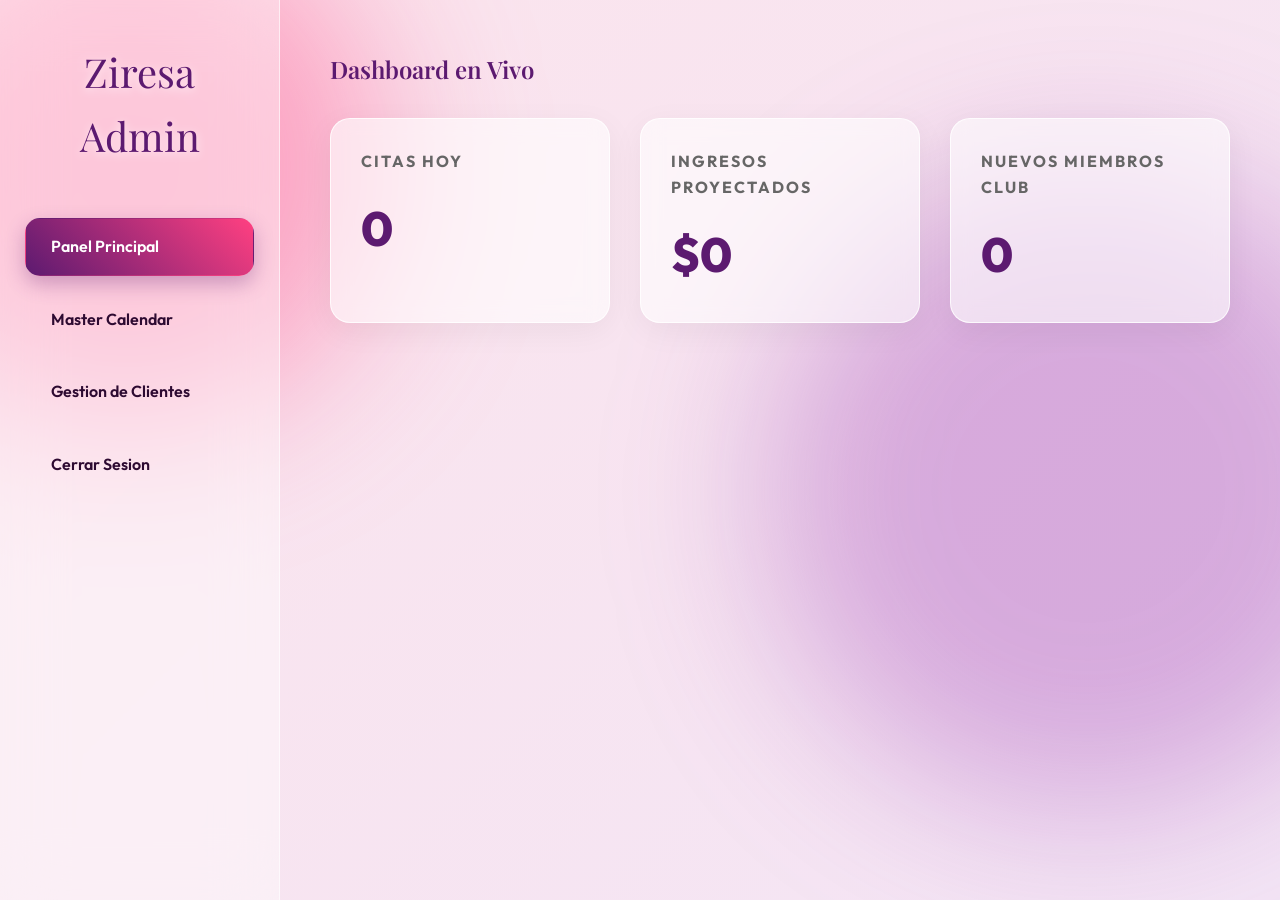
==== admin.html @ 60436981 "repo" ====
<!DOCTYPE html>
<html lang="es">
<head>
  <meta charset="UTF-8">
  <meta name="viewport" content="width=device-width, initial-scale=1.0">
  <title>Ziresa Admin</title>
  <link rel="stylesheet" href="assets/index.css">
  <style>
    .month-calendar { display: grid; grid-template-columns: repeat(7, 1fr); gap: 6px; margin-top: 10px; }
    .month-header { font-weight: 800; text-align: center; color: var(--primary); padding: 10px; background: rgba(255,255,255,0.72); border-radius: 8px; }
    .month-day { background: rgba(255,255,255,0.58); border: 1px solid rgba(92, 26, 112, 0.12); border-radius: 8px; min-height: 86px; padding: 8px; cursor: pointer; transition: var(--transition); display: flex; flex-direction: column; }
    .month-day:hover { background: white; box-shadow: 0 4px 12px rgba(0,0,0,0.06); transform: translateY(-2px); }
    .month-day.empty { background: transparent; border: none; cursor: default; box-shadow: none; transform: none; }
    .day-num { font-weight: 800; margin-bottom: 6px; text-align: right; color: var(--primary); }
    .day-badge { font-size: 0.75rem; background: var(--accent); color: white; padding: 3px 6px; border-radius: 6px; margin-bottom: 2px; text-align: center; }
    .cal-controls { display: flex; justify-content: space-between; align-items: center; gap: 12px; margin-bottom: 20px; }
    .cal-controls h3 { margin: 0; font-size: 1.5rem; text-align: center; }
  </style>
</head>
<body>
  <div class="ambient-orb orb-1"></div>
  <div class="ambient-orb orb-2"></div>
  <div class="hub-layout">
    <aside class="sidebar">
      <div class="sidebar-logo">Ziresa Admin</div>
      <ul class="sidebar-nav">
        <li><a href="#" class="active" onclick="showTab('dashboard', this); loadStats();">Panel Principal</a></li>
        <li><a href="#" onclick="showTab('master-calendar', this); renderCalendar();">Master Calendar</a></li>
        <li><a href="#" onclick="showTab('clientes', this); loadClients();">Gestion de Clientes</a></li>
        <li><a href="#" onclick="logout()">Cerrar Sesion</a></li>
      </ul>
    </aside>

    <main class="main-content">
      <div id="tab-dashboard">
        <h2>Dashboard en Vivo</h2>
        <div class="dash-grid" style="margin-top: 30px;">
          <div class="dash-card">
            <h4>Citas Hoy</h4>
            <div class="value" id="stat-citas">0</div>
          </div>
          <div class="dash-card">
            <h4>Ingresos Proyectados</h4>
            <div class="value" id="stat-ingresos">$0</div>
          </div>
          <div class="dash-card">
            <h4>Nuevos Miembros Club</h4>
            <div class="value" id="stat-clientes">0</div>
          </div>
        </div>
      </div>

      <div id="tab-master-calendar" style="display: none;">
        <h2>Master Calendar</h2>
        <p style="margin-bottom:20px;">Gestiona el calendario anual. Haz clic en un dia para configurar horarios y revisar ocupacion.</p>
        <div class="glass-panel" style="padding:20px;">
          <div class="cal-controls">
            <button class="btn btn-outline" onclick="changeMonth(-1)">Anterior</button>
            <h3 id="current-month-year">Mayo 2026</h3>
            <button class="btn btn-outline" onclick="changeMonth(1)">Siguiente</button>
          </div>
          <div class="month-calendar" id="calendar-grid"></div>
        </div>
      </div>

      <div id="tab-clientes" style="display:none;">
        <h2>Club Ziresa - Clientes</h2>
        <div class="glass-panel" style="margin-top:20px; padding:20px;">
          <p>Lista de clientas y conteo de visitas para fidelizacion.</p>
          <div id="clients-list" class="data-list" style="margin-top:18px;">Cargando clientas...</div>
        </div>
      </div>
    </main>
  </div>

  <div class="modal-overlay" id="day-modal">
    <div class="modal-content glass-panel" style="max-width: 520px; padding: 30px;">
      <button class="modal-close" onclick="closeDayModal()">x</button>
      <h2 id="modal-day-title" style="margin-bottom: 20px;">Configurar Horario</h2>
      <p style="margin-bottom: 10px; font-size:0.95rem;">Escribe los horarios habilitados para este dia separados por coma.</p>
      <div class="form-group">
        <label class="form-label" for="custom-hours">Horarios</label>
        <input type="text" id="custom-hours" class="form-control" placeholder="10:00, 11:00, 12:00, 15:00">
      </div>
      <p style="font-size:0.85rem; color:#666; margin-bottom:20px;">Si lo dejas en blanco, se usara el horario general de apertura.</p>
      <button class="btn btn-primary" style="width:100%;" onclick="saveDaySchedule()">Guardar Horario</button>
    </div>
  </div>

  <script>
    let currentDate = new Date();
    let selectedDateStr = "";
    let monthAppointments = [];

    async function requireAdminSession() {
      const res = await fetch('api/auth/session.php');
      const data = await res.json();
      if(!data.authenticated || !['admin1','admin2'].includes(data.type)) window.location.href = 'index.html#login';
    }

    async function logout() {
      await fetch('api/auth/logout.php', { method: 'POST' });
      window.location.href = 'index.html';
    }

    function showTab(tab, link) {
      ['dashboard', 'master-calendar', 'clientes'].forEach(id => {
        document.getElementById('tab-' + id).style.display = id === tab ? 'block' : 'none';
      });
      document.querySelectorAll('.sidebar-nav a').forEach(el => el.classList.remove('active'));
      if(link) link.classList.add('active');
    }

    const monthNames = ["Enero", "Febrero", "Marzo", "Abril", "Mayo", "Junio", "Julio", "Agosto", "Septiembre", "Octubre", "Noviembre", "Diciembre"];

    async function loadStats() {
      const res = await fetch('api/admin/stats.php');
      if(res.status === 401 || res.status === 403) { window.location.href = 'index.html#login'; return; }
      const data = await res.json();
      if(!data.success) return;
      document.getElementById('stat-citas').textContent = data.appointments_today;
      document.getElementById('stat-ingresos').textContent = '$' + Number(data.projected_income).toLocaleString('es-MX');
      document.getElementById('stat-clientes').textContent = data.new_clients_today;
    }

    async function loadMonthAppointments() {
      const res = await fetch('api/appointments/list.php');
      const data = await res.json();
      monthAppointments = data.appointments || [];
    }

    async function renderCalendar() {
      await loadMonthAppointments();
      const year = currentDate.getFullYear();
      const month = currentDate.getMonth();
      document.getElementById('current-month-year').textContent = `${monthNames[month]} ${year}`;
      const firstDay = new Date(year, month, 1).getDay();
      const daysInMonth = new Date(year, month + 1, 0).getDate();
      const grid = document.getElementById('calendar-grid');
      grid.innerHTML = '<div class="month-header">Dom</div><div class="month-header">Lun</div><div class="month-header">Mar</div><div class="month-header">Mie</div><div class="month-header">Jue</div><div class="month-header">Vie</div><div class="month-header">Sab</div>';
      for(let i = 0; i < firstDay; i++) grid.innerHTML += '<div class="month-day empty"></div>';
      for(let i = 1; i <= daysInMonth; i++) {
        const mStr = (month + 1).toString().padStart(2, '0');
        const dStr = i.toString().padStart(2, '0');
        const dateStr = `${year}-${mStr}-${dStr}`;
        const count = monthAppointments.filter(app => app.date === dateStr && app.status !== 'cancelada').length;
        const badge = count ? `<div class="day-badge">${count} cita${count === 1 ? '' : 's'}</div>` : '';
        grid.innerHTML += `<div class="month-day" onclick="openDayModal('${dateStr}')"><div class="day-num">${i}</div>${badge}</div>`;
      }
    }

    function changeMonth(offset) {
      currentDate.setMonth(currentDate.getMonth() + offset);
      renderCalendar();
    }

    function openDayModal(dateStr) {
      selectedDateStr = dateStr;
      document.getElementById('modal-day-title').textContent = `Horario: ${dateStr}`;
      document.getElementById('custom-hours').value = "";
      document.getElementById('day-modal').classList.add('active');
    }

    function closeDayModal() {
      document.getElementById('day-modal').classList.remove('active');
    }

    async function saveDaySchedule() {
      const hoursStr = document.getElementById('custom-hours').value;
      const hours = hoursStr.split(',').map(s => s.trim()).filter(Boolean);
      try {
        const res = await fetch('api/calendar/save_day.php', {
          method: 'POST',
          headers: {'Content-Type': 'application/json'},
          body: JSON.stringify({ date: selectedDateStr, hours })
        });
        const data = await res.json();
        if(data.success) {
          notify('Horario configurado para el dia ' + selectedDateStr);
          closeDayModal();
          renderCalendar();
        } else {
          notify(data.error || 'No se pudo guardar.');
        }
      } catch (e) {
        notify('Error al guardar.');
      }
    }

    async function loadClients() {
      const box = document.getElementById('clients-list');
      box.textContent = 'Cargando clientas...';
      const res = await fetch('api/clients/list.php');
      const data = await res.json();
      if(!data.success || !data.clients.length) {
        box.innerHTML = '<p class="empty-state">Todavia no hay clientas registradas.</p>';
        return;
      }
      box.innerHTML = data.clients.map(c => `
        <div class="list-row">
          <div><strong>${c.name || 'Clienta'}</strong><span>${c.phone || ''}</span></div>
          <div>${c.visits || 0} visitas - ${c.points || 0} pts</div>
        </div>
      `).join('');
    }

    function notify(message) {
      const toast = document.createElement('div');
      toast.className = 'toast';
      toast.textContent = message;
      document.body.appendChild(toast);
      setTimeout(() => toast.remove(), 3200);
    }

    requireAdminSession().then(loadStats);
  </script>
</body>
</html>
---- assets/index.css ----
@import url('https://fonts.googleapis.com/css2?family=Outfit:wght@300;400;600;800&family=Playfair+Display:ital,wght@0,600;1,600&display=swap');

:root {
  /* Ziresa Color Palette */
  --primary: #5c1a70; /* Deep Purple */
  --primary-light: #8e24aa;
  --secondary: #d1a3d4; /* Lilac */
  --accent: #ff4081; /* Fiusha/Pink */
  --bg-gradient: linear-gradient(135deg, #fce4ec 0%, #f3e5f5 100%);
  --dark-text: #2d0a31;
  --light-text: #ffffff;
  
  /* Deep Glassmorphism */
  --glass-bg: rgba(255, 255, 255, 0.4);
  --glass-border: rgba(255, 255, 255, 0.6);
  --glass-shadow: 0 8px 32px 0 rgba(92, 26, 112, 0.2);
  --glass-blur: blur(20px);
  
  --font-main: 'Outfit', sans-serif;
  --font-serif: 'Playfair Display', serif;
  
  --transition: all 0.5s cubic-bezier(0.25, 0.8, 0.25, 1);
  --radius-sm: 8px;
  --radius-md: 14px;
  --radius-lg: 20px;
  --surface: rgba(255,255,255,0.72);
  --danger: #c62828;
  --success: #1b7f5a;
}

* { margin: 0; padding: 0; box-sizing: border-box; }

body {
  font-family: var(--font-main);
  background: var(--bg-gradient);
  color: var(--dark-text);
  min-height: 100vh;
  line-height: 1.6;
  overflow-x: hidden;
  position: relative;
}

/* Background Ambient Orbs for Glassmorphism pop */
.ambient-orb {
  position: absolute;
  border-radius: 50%;
  filter: blur(80px);
  z-index: -1;
  animation: floatOrb 10s infinite alternate ease-in-out;
}
.orb-1 { top: -10%; left: -10%; width: 40vw; height: 40vw; background: rgba(255, 64, 129, 0.4); }
.orb-2 { bottom: 10%; right: -10%; width: 50vw; height: 50vw; background: rgba(142, 36, 170, 0.3); animation-delay: -5s; }
.orb-3 { top: 40%; left: 30%; width: 30vw; height: 30vw; background: rgba(209, 163, 212, 0.4); animation-duration: 15s; }

@keyframes floatOrb {
  0% { transform: translate(0, 0) scale(1); }
  100% { transform: translate(10%, 10%) scale(1.1); }
}

/* Glassmorphism Utility */
.glass-panel {
  background: var(--glass-bg);
  backdrop-filter: var(--glass-blur);
  -webkit-backdrop-filter: var(--glass-blur);
  border: 1px solid var(--glass-border);
  box-shadow: var(--glass-shadow);
  border-radius: var(--radius-lg);
}

/* Text Effects */
.text-gradient {
  background: linear-gradient(to right, var(--primary), var(--accent));
  -webkit-background-clip: text;
  -webkit-text-fill-color: transparent;
  background-clip: text;
  display: inline-block;
}

.text-glow {
  text-shadow: 0 0 20px rgba(255, 64, 129, 0.5);
}

/* Reveal Animations (Triggered by JS) */
.reveal {
  opacity: 0;
  transform: translateY(40px);
  transition: all 0.8s cubic-bezier(0.5, 0, 0, 1);
}
.reveal.active {
  opacity: 1;
  transform: translateY(0);
}

/* Typography */
h1, h2, h3 { font-family: var(--font-serif); font-weight: 600; color: var(--primary); }
p { color: #555; }

/* Buttons with glow */
.btn {
  display: inline-flex; align-items: center; justify-content: center;
  padding: 14px 32px; border-radius: 40px; font-weight: 800; text-decoration: none;
  cursor: pointer; transition: var(--transition); border: none;
  font-size: 1.1rem; font-family: var(--font-main); letter-spacing: 1px;
  min-height: 44px;
  touch-action: manipulation;
}
.btn:focus-visible, .sidebar-nav a:focus-visible, .modal-close:focus-visible, .day-card:focus-visible, .cal-slot:focus-visible {
  outline: 3px solid rgba(255, 64, 129, 0.45);
  outline-offset: 3px;
}
.btn:disabled {
  opacity: 0.5;
  cursor: not-allowed;
  transform: none;
}
.btn-primary {
  background: linear-gradient(45deg, var(--primary), var(--accent));
  color: var(--light-text);
  box-shadow: 0 10px 20px rgba(255, 64, 129, 0.3);
}
.btn-primary:hover {
  transform: translateY(-5px) scale(1.02);
  box-shadow: 0 15px 30px rgba(255, 64, 129, 0.5);
}
.btn-outline {
  background: var(--glass-bg);
  backdrop-filter: blur(10px);
  color: var(--primary);
  border: 2px solid rgba(255,255,255,0.8);
  box-shadow: 0 8px 20px rgba(0,0,0,0.05);
}
.btn-outline:hover {
  background: white;
  transform: translateY(-3px);
  box-shadow: 0 12px 25px rgba(0,0,0,0.1);
}

/* FAB - Floating Action Button */
.fab-container { position: fixed; bottom: 40px; right: 40px; z-index: 1000; }
.fab-btn {
  background: linear-gradient(45deg, var(--accent), var(--primary-light));
  color: white; border-radius: 50px; padding: 18px 36px;
  font-size: 1.3rem; font-weight: 800;
  box-shadow: 0 10px 30px rgba(255, 64, 129, 0.5);
  animation: fabPulse 2.5s infinite;
  display: flex; align-items: center; gap: 12px;
  border: 1px solid rgba(255,255,255,0.4);
}
@keyframes fabPulse {
  0% { transform: scale(1); box-shadow: 0 0 0 0 rgba(255, 64, 129, 0.8); }
  70% { transform: scale(1.05); box-shadow: 0 0 0 20px rgba(255, 64, 129, 0); }
  100% { transform: scale(1); box-shadow: 0 0 0 0 rgba(255, 64, 129, 0); }
}

/* Modals */
.modal-overlay {
  position: fixed; top: 0; left: 0; right: 0; bottom: 0;
  background: rgba(45, 10, 49, 0.6);
  backdrop-filter: blur(15px);
  z-index: 2000; display: flex; align-items: center; justify-content: center;
  opacity: 0; pointer-events: none; transition: var(--transition);
}
.modal-overlay.active { opacity: 1; pointer-events: all; }
.modal-content {
  width: 90%; max-width: 550px; max-height: 90vh; overflow-y: auto;
  padding: 50px 40px; transform: translateY(50px) scale(0.95);
  transition: var(--transition); position: relative;
  border-top: 1px solid rgba(255,255,255,0.8);
  border-left: 1px solid rgba(255,255,255,0.8);
}
.modal-overlay.active .modal-content { transform: translateY(0) scale(1); }
.modal-close {
  position: absolute; top: 20px; right: 25px; font-size: 1.8rem;
  cursor: pointer; color: var(--primary); background: none; border: none;
  transition: 0.3s;
  min-width: 44px;
  min-height: 44px;
}
.modal-close:hover { transform: rotate(90deg); color: var(--accent); }

/* Inputs */
.form-group { margin-bottom: 25px; }
.form-label { display: block; margin-bottom: 10px; font-weight: 800; color: var(--primary); letter-spacing: 0.5px;}
.form-control {
  width: 100%; padding: 16px 20px; border-radius: 16px;
  border: 1px solid rgba(255, 255, 255, 0.6);
  background: rgba(255,255,255,0.5);
  font-size: 1.05rem; font-family: var(--font-main);
  transition: var(--transition);
  box-shadow: inset 0 2px 5px rgba(0,0,0,0.02);
}
.form-control:focus {
  outline: none; background: white; border-color: var(--accent);
  box-shadow: 0 0 0 5px rgba(255, 64, 129, 0.15);
}

/* Service Selection Cards */
.service-card {
  display: flex; justify-content: space-between; align-items: center;
  width: 100%;
  padding: 20px; border-radius: 16px;
  border: 1px solid rgba(255,255,255,0.8); margin-bottom: 15px;
  cursor: pointer; transition: var(--transition);
  background: rgba(255,255,255,0.6);
  font-family: var(--font-main);
  text-align: left;
}
.service-card:hover { transform: translateY(-3px); background: white; box-shadow: 0 10px 20px rgba(92, 26, 112, 0.1); }
.service-card.selected { 
  border-color: var(--accent); background: white;
  box-shadow: 0 0 0 2px var(--accent), 0 10px 20px rgba(255, 64, 129, 0.15); 
}

/* Layouts & Sidebar (For Hubs) */
.hub-layout { display: flex; min-height: 100vh; position:relative; z-index:10; }
.sidebar {
  width: 280px; background: rgba(255,255,255,0.4); backdrop-filter: blur(30px); 
  border-right: 1px solid rgba(255,255,255,0.6);
  padding: 40px 25px; display: flex; flex-direction: column;
}
.sidebar-logo { font-family: var(--font-serif); font-size: 2.5rem; color: var(--primary); text-align: center; margin-bottom: 50px; text-shadow: 0 2px 10px rgba(255,255,255,0.8); }
.sidebar-nav { list-style: none; flex: 1; }
.sidebar-nav li { margin-bottom: 15px; }
.sidebar-nav a {
  display: block; padding: 15px 25px; color: var(--dark-text); text-decoration: none; font-weight: 600;
  border-radius: 15px; transition: var(--transition); border: 1px solid transparent;
}
.sidebar-nav a:hover { background: rgba(255,255,255,0.8); border-color: rgba(255,255,255,1); transform: translateX(5px); }
.sidebar-nav a.active {
  background: linear-gradient(45deg, var(--primary), var(--accent)); color: white;
  box-shadow: 0 8px 20px rgba(92, 26, 112, 0.3);
}
.main-content { flex: 1; padding: 50px; overflow-y: auto; }

/* Dashboard Cards */
.dash-grid { display: grid; grid-template-columns: repeat(auto-fit, minmax(260px, 1fr)); gap: 30px; }
.dash-card {
  background: rgba(255,255,255,0.6); padding: 30px; border-radius: 20px;
  box-shadow: 0 8px 32px rgba(0,0,0,0.05); border: 1px solid rgba(255,255,255,0.8);
  backdrop-filter: blur(10px); transition: var(--transition);
}
.dash-card:hover { transform: translateY(-5px); background: white; box-shadow: 0 15px 40px rgba(92, 26, 112, 0.1); }
.dash-card h4 { color: #666; font-size: 1rem; text-transform: uppercase; letter-spacing: 2px; }
.dash-card .value { font-size: 3rem; font-weight: 800; color: var(--primary); margin-top: 15px; }

/* Calendar Grid Elements */
.calendar-grid { display: grid; grid-template-columns: repeat(7, 1fr); gap: 10px; margin-top: 20px; }
.cal-slot {
  background: rgba(255,255,255,0.8); border: 1px solid rgba(255,255,255,1);
  border-radius: 12px; padding: 12px 8px; text-align: center; cursor: pointer;
  transition: var(--transition); font-size: 1rem; font-weight:bold; color:var(--primary);
  box-shadow: 0 4px 10px rgba(0,0,0,0.02);
}
.cal-slot:hover { background: var(--secondary); color: white; transform:scale(1.05); }
.cal-slot.selected { background: var(--accent); color: white; border-color: var(--accent); transform:scale(1.05); box-shadow: 0 8px 20px rgba(255, 64, 129, 0.3); }

/* Horizontal Day Picker */
.day-picker { display: flex; overflow-x: auto; gap: 15px; padding: 15px 5px; scrollbar-width: none; }
.day-picker::-webkit-scrollbar { display: none; }
.day-card {
  min-width: 80px; padding: 20px 15px; border-radius: 20px;
  border: 1px solid rgba(255,255,255,0.8); text-align: center; cursor: pointer;
  transition: var(--transition); background: rgba(255,255,255,0.5); backdrop-filter:blur(5px);
}
.day-card.active {
  background: var(--primary); color: white; transform: scale(1.1);
  box-shadow: 0 10px 25px rgba(92, 26, 112, 0.4); border-color:var(--primary);
}

.loyalty-progress-container {
  position: relative;
  height: 18px;
  margin: 30px 12px 12px;
  background: rgba(92, 26, 112, 0.12);
  border-radius: 999px;
}
.loyalty-progress-bar {
  height: 100%;
  background: linear-gradient(45deg, var(--primary), var(--accent));
  border-radius: 999px;
  transition: width 0.5s ease;
}
.loyalty-milestone {
  position: absolute;
  top: 50%;
  width: 22px;
  height: 22px;
  border-radius: 50%;
  background: white;
  border: 3px solid rgba(92, 26, 112, 0.35);
  transform: translate(-50%, -50%);
}
.loyalty-milestone.reached {
  border-color: var(--accent);
  background: var(--accent);
  box-shadow: 0 0 0 5px rgba(255, 64, 129, 0.14);
}
.progress-labels {
  display: flex;
  justify-content: space-between;
  gap: 10px;
  margin-top: 14px;
  font-size: 0.85rem;
  font-weight: 800;
  color: #666;
}
.next-appointment {
  margin-top: 36px;
  background: var(--surface);
  padding: 20px;
  border-radius: var(--radius-md);
  display: flex;
  justify-content: space-between;
  gap: 16px;
  align-items: center;
  box-shadow: 0 4px 15px rgba(0,0,0,0.05);
}
.next-appointment h4 {
  margin-bottom: 5px;
  color: #666;
  text-transform: uppercase;
  font-size: 0.82rem;
  letter-spacing: 1px;
}
.next-appointment p:first-of-type {
  color: var(--primary);
  font-size: 1.15rem;
  font-weight: 800;
}

.data-list {
  display: grid;
  gap: 10px;
}
.list-row {
  display: flex;
  justify-content: space-between;
  gap: 16px;
  align-items: center;
  padding: 14px 16px;
  background: rgba(255,255,255,0.72);
  border: 1px solid rgba(255,255,255,0.9);
  border-radius: var(--radius-md);
}
.list-row span, .agenda-item span {
  display: block;
  color: #666;
  font-size: 0.92rem;
  margin-top: 3px;
}
.empty-state {
  padding: 18px;
  background: rgba(255,255,255,0.62);
  border: 1px dashed rgba(92, 26, 112, 0.25);
  border-radius: var(--radius-md);
  color: #666;
}
.toast {
  position: fixed;
  left: 50%;
  bottom: 28px;
  transform: translateX(-50%);
  z-index: 3000;
  background: var(--dark-text);
  color: white;
  padding: 12px 18px;
  border-radius: 999px;
  box-shadow: 0 12px 28px rgba(45, 10, 49, 0.22);
  font-weight: 800;
}

@media (prefers-reduced-motion: reduce) {
  *, *::before, *::after {
    animation-duration: 0.01ms !important;
    animation-iteration-count: 1 !important;
    scroll-behavior: auto !important;
    transition-duration: 0.01ms !important;
  }
}

@media (max-width: 860px) {
  .hub-layout {
    display: block;
    padding-bottom: 92px;
  }
  .sidebar {
    position: fixed;
    left: 0;
    right: 0;
    bottom: 0;
    width: 100%;
    z-index: 1500;
    padding: 10px;
    border-right: none;
    border-top: 1px solid rgba(255,255,255,0.75);
  }
  .sidebar-logo {
    display: none;
  }
  .sidebar-nav {
    display: grid;
    grid-auto-flow: column;
    grid-auto-columns: 1fr;
    gap: 6px;
  }
  .sidebar-nav li {
    margin: 0;
  }
  .sidebar-nav a {
    padding: 11px 8px;
    min-height: 44px;
    text-align: center;
    font-size: 0.86rem;
    border-radius: var(--radius-sm);
  }
  .main-content {
    padding: 28px 16px;
  }
  .dash-grid {
    grid-template-columns: 1fr;
    gap: 16px;
  }
  .calendar-grid {
    grid-template-columns: repeat(3, 1fr);
  }
  .modal-content {
    width: calc(100% - 24px);
    padding: 32px 20px;
  }
  .fab-container {
    right: 16px;
    bottom: 18px;
  }
  .fab-btn {
    padding: 14px 18px;
    font-size: 1rem;
  }
  .next-appointment, .list-row {
    align-items: flex-start;
    flex-direction: column;
  }
  .progress-labels {
    font-size: 0.74rem;
  }
  .month-calendar {
    grid-template-columns: repeat(7, minmax(38px, 1fr));
    gap: 4px;
  }
  .month-header {
    padding: 6px 2px;
    font-size: 0.75rem;
  }
  .month-day {
    min-height: 62px;
    padding: 5px;
  }
}
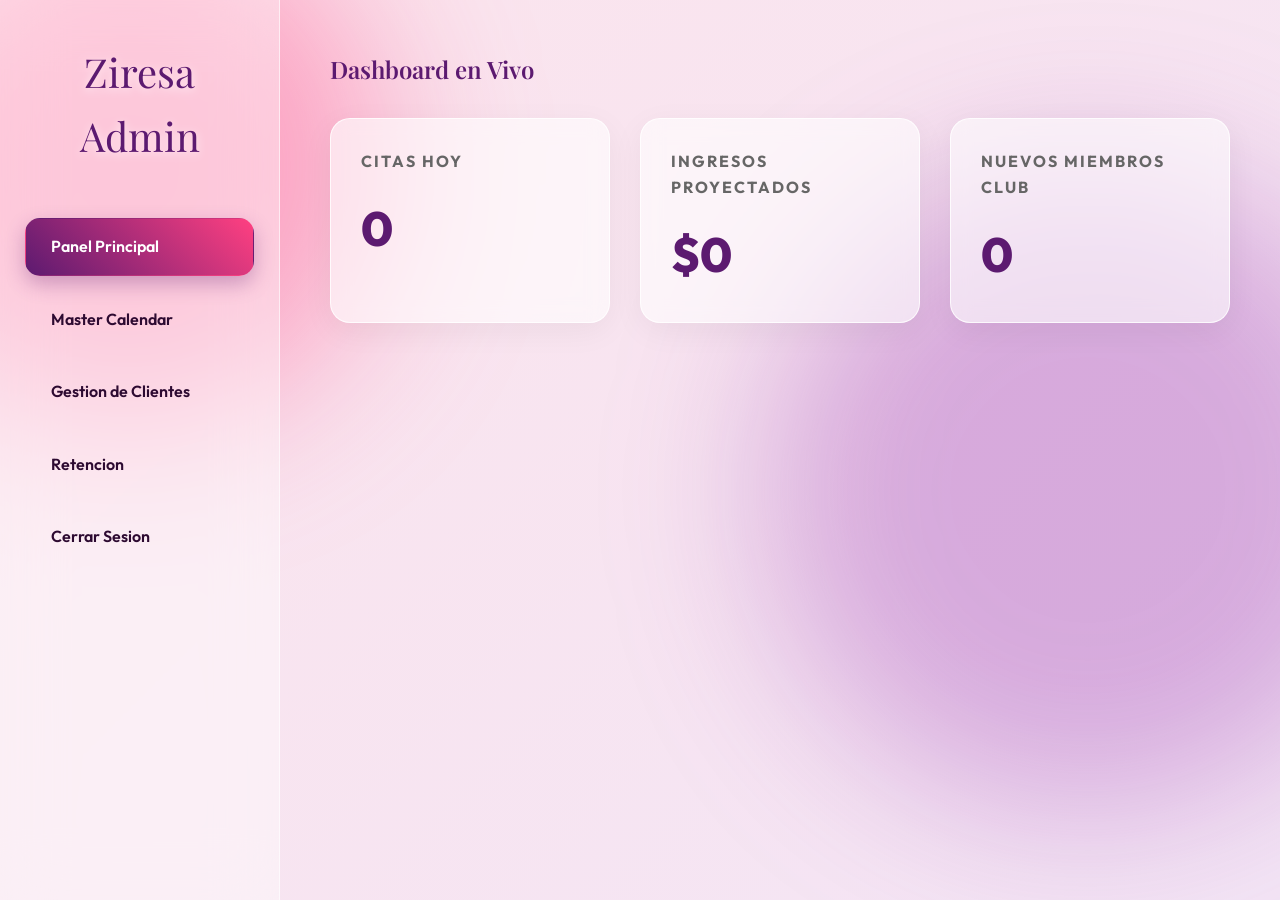
==== commit 6bcb72fa: "Cambios fuertes" ====
--- a/admin.html
+++ b/admin.html
@@ -27,6 +27,7 @@
         <li><a href="#" class="active" onclick="showTab('dashboard', this); loadStats();">Panel Principal</a></li>
         <li><a href="#" onclick="showTab('master-calendar', this); renderCalendar();">Master Calendar</a></li>
         <li><a href="#" onclick="showTab('clientes', this); loadClients();">Gestion de Clientes</a></li>
+        <li><a href="#" onclick="showTab('insights', this); loadInsights();">Retencion</a></li>
         <li><a href="#" onclick="logout()">Cerrar Sesion</a></li>
       </ul>
     </aside>
@@ -70,6 +71,28 @@
           <div id="clients-list" class="data-list" style="margin-top:18px;">Cargando clientas...</div>
         </div>
       </div>
+
+      <div id="tab-insights" style="display:none;">
+        <h2>Retencion Inteligente</h2>
+        <p style="margin-top:10px;">Clientas que ya estan listas para retoque, reactivacion o seguimiento personalizado.</p>
+        <div class="dash-grid" style="margin-top: 24px;">
+          <div class="dash-card">
+            <h4>Dormidas</h4>
+            <div class="value" id="ins-dormidas">0</div>
+          </div>
+          <div class="dash-card">
+            <h4>Listas para retoque</h4>
+            <div class="value" id="ins-retoque">0</div>
+          </div>
+          <div class="dash-card">
+            <h4>En ritmo</h4>
+            <div class="value" id="ins-ritmo">0</div>
+          </div>
+        </div>
+        <div class="glass-panel" style="margin-top:20px; padding:20px;">
+          <div id="insights-list" class="data-list">Cargando oportunidades...</div>
+        </div>
+      </div>
     </main>
   </div>
 
@@ -104,7 +127,7 @@
     }
 
     function showTab(tab, link) {
-      ['dashboard', 'master-calendar', 'clientes'].forEach(id => {
+      ['dashboard', 'master-calendar', 'clientes', 'insights'].forEach(id => {
         document.getElementById('tab-' + id).style.display = id === tab ? 'block' : 'none';
       });
       document.querySelectorAll('.sidebar-nav a').forEach(el => el.classList.remove('active'));
@@ -204,6 +227,35 @@
       `).join('');
     }
 
+    async function loadInsights() {
+      const box = document.getElementById('insights-list');
+      box.textContent = 'Cargando oportunidades...';
+      const res = await fetch('api/admin/insights.php');
+      const data = await res.json();
+      if(!data.success) {
+        box.innerHTML = '<p class="empty-state">No se pudo cargar la inteligencia de retencion.</p>';
+        return;
+      }
+      document.getElementById('ins-dormidas').textContent = data.summary.dormidas;
+      document.getElementById('ins-retoque').textContent = data.summary.listas_para_retoque;
+      document.getElementById('ins-ritmo').textContent = data.summary.en_ritmo;
+      if(!data.insights.length) {
+        box.innerHTML = '<p class="empty-state">Aun no hay historial suficiente para detectar oportunidades.</p>';
+        return;
+      }
+      box.innerHTML = data.insights.map(item => {
+        const wa = item.phone ? `https://wa.me/52${item.phone.replace(/^52/, '')}?text=${encodeURIComponent(item.message)}` : '#';
+        return `<div class="list-row">
+          <div>
+            <strong>${item.name}</strong>
+            <span>${item.status.replaceAll('_', ' ')} · ultima visita ${item.last_date || 'sin fecha'} · ${item.last_service || 'servicio'}</span>
+            <span>${item.message}</span>
+          </div>
+          <a class="btn btn-outline" href="${wa}" target="_blank" rel="noopener">WhatsApp</a>
+        </div>`;
+      }).join('');
+    }
+
     function notify(message) {
       const toast = document.createElement('div');
       toast.className = 'toast';
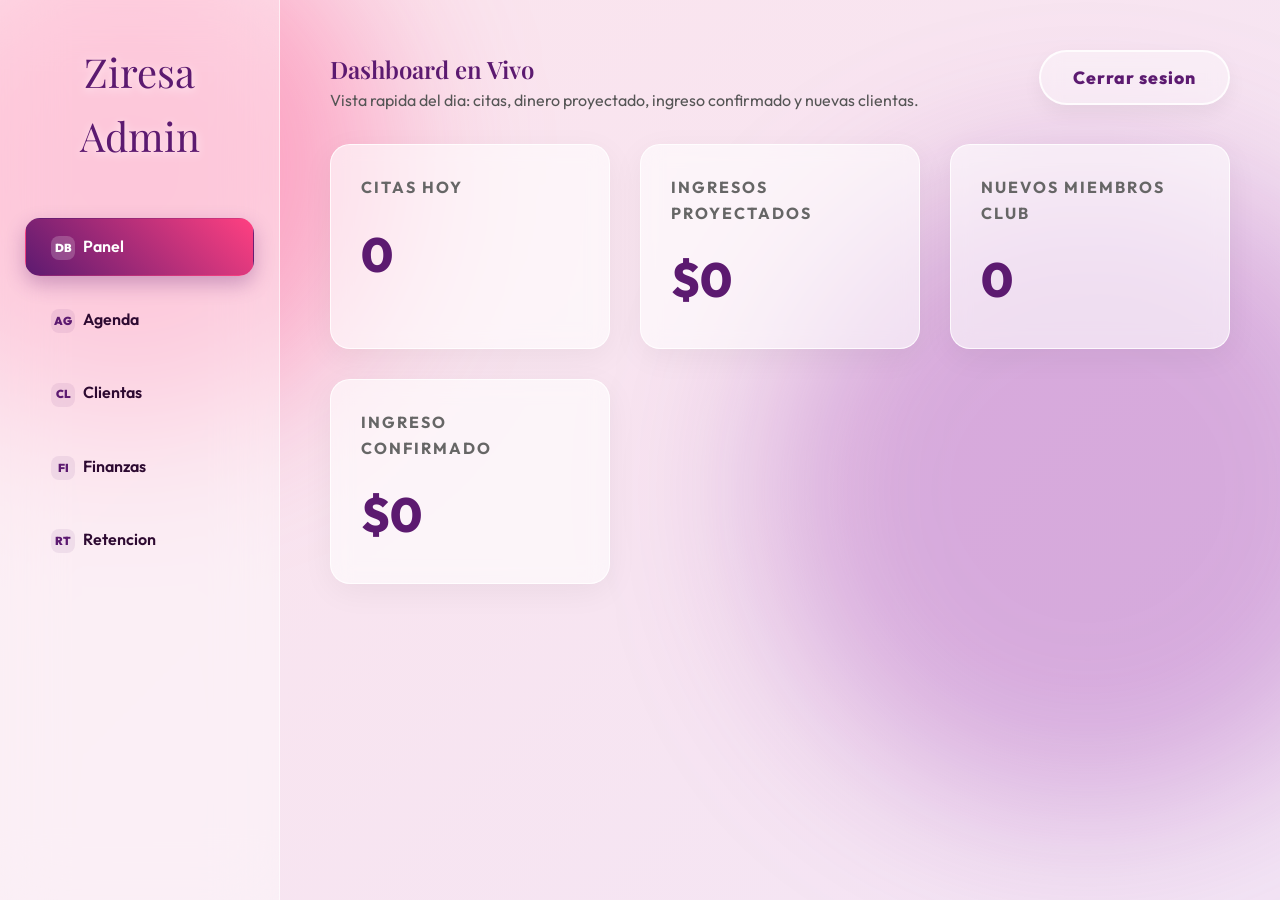
==== commit b31f1370: "update 226" ====
--- a/admin.html
+++ b/admin.html
@@ -24,17 +24,23 @@
     <aside class="sidebar">
       <div class="sidebar-logo">Ziresa Admin</div>
       <ul class="sidebar-nav">
-        <li><a href="#" class="active" onclick="showTab('dashboard', this); loadStats();">Panel Principal</a></li>
-        <li><a href="#" onclick="showTab('master-calendar', this); renderCalendar();">Master Calendar</a></li>
-        <li><a href="#" onclick="showTab('clientes', this); loadClients();">Gestion de Clientes</a></li>
-        <li><a href="#" onclick="showTab('insights', this); loadInsights();">Retencion</a></li>
-        <li><a href="#" onclick="logout()">Cerrar Sesion</a></li>
+        <li><a href="#" class="active" onclick="showTab('dashboard', this); loadStats();"><span class="nav-icon">DB</span>Panel</a></li>
+        <li><a href="#" onclick="showTab('master-calendar', this); renderCalendar();"><span class="nav-icon">AG</span>Agenda</a></li>
+        <li><a href="#" onclick="showTab('clientes', this); loadClients();"><span class="nav-icon">CL</span>Clientas</a></li>
+        <li><a href="#" onclick="showTab('finance', this); loadFinance();"><span class="nav-icon">FI</span>Finanzas</a></li>
+        <li><a href="#" onclick="showTab('insights', this); loadInsights();"><span class="nav-icon">RT</span>Retencion</a></li>
       </ul>
     </aside>
 
     <main class="main-content">
       <div id="tab-dashboard">
-        <h2>Dashboard en Vivo</h2>
+        <div class="admin-section-head">
+          <div>
+            <h2>Dashboard en Vivo</h2>
+            <p>Vista rapida del dia: citas, dinero proyectado, ingreso confirmado y nuevas clientas.</p>
+          </div>
+          <button class="btn btn-outline" onclick="logout()">Cerrar sesion</button>
+        </div>
         <div class="dash-grid" style="margin-top: 30px;">
           <div class="dash-card">
             <h4>Citas Hoy</h4>
@@ -47,6 +53,10 @@
           <div class="dash-card">
             <h4>Nuevos Miembros Club</h4>
             <div class="value" id="stat-clientes">0</div>
+          </div>
+          <div class="dash-card">
+            <h4>Ingreso Confirmado</h4>
+            <div class="value" id="stat-confirmado">$0</div>
           </div>
         </div>
       </div>
@@ -72,6 +82,64 @@
         </div>
       </div>
 
+      <div id="tab-finance" style="display:none;">
+        <div class="admin-section-head">
+          <div>
+            <h2>Panel Financiero</h2>
+            <p>Inspirado en N&oacute;madas: las citas proyectan, pero solo los pagos registrados cuentan como ingreso confirmado.</p>
+          </div>
+          <button class="btn btn-primary" onclick="loadFinance()">Actualizar</button>
+        </div>
+        <div class="dash-grid">
+          <div class="dash-card">
+            <h4>Ingresos Confirmados</h4>
+            <div class="value" id="fin-income">$0</div>
+          </div>
+          <div class="dash-card">
+            <h4>Egresos</h4>
+            <div class="value" id="fin-expenses">$0</div>
+          </div>
+          <div class="dash-card">
+            <h4>Utilidad</h4>
+            <div class="value" id="fin-profit">$0</div>
+          </div>
+        </div>
+        <div class="glass-panel" style="margin-top:22px; padding:22px;">
+          <h3 style="margin-bottom:14px;">Registrar movimiento</h3>
+          <form id="finance-form" class="finance-form">
+            <div class="form-group">
+              <label class="form-label" for="fin-type">Tipo</label>
+              <select id="fin-type" class="form-control">
+                <option value="ingreso">Ingreso confirmado</option>
+                <option value="egreso">Egreso</option>
+                <option value="propina">Propina</option>
+              </select>
+            </div>
+            <div class="form-group">
+              <label class="form-label" for="fin-method">Metodo</label>
+              <select id="fin-method" class="form-control">
+                <option value="efectivo">Efectivo</option>
+                <option value="tarjeta">Tarjeta</option>
+                <option value="transferencia">Transferencia</option>
+              </select>
+            </div>
+            <div class="form-group">
+              <label class="form-label" for="fin-amount">Monto</label>
+              <input id="fin-amount" class="form-control" type="number" min="1" step="1" placeholder="500">
+            </div>
+            <div class="form-group" style="grid-column:1/-1;">
+              <label class="form-label" for="fin-description">Descripcion</label>
+              <input id="fin-description" class="form-control" type="text" placeholder="Ej. Gelish pagado, renta, insumos, propina">
+            </div>
+            <button class="btn btn-primary" type="submit" style="grid-column:1/-1;">Guardar movimiento</button>
+          </form>
+        </div>
+        <div class="glass-panel" style="margin-top:22px; padding:22px;">
+          <h3>Ultimos movimientos</h3>
+          <div id="finance-list" class="finance-list">Cargando movimientos...</div>
+        </div>
+      </div>
+
       <div id="tab-insights" style="display:none;">
         <h2>Retencion Inteligente</h2>
         <p style="margin-top:10px;">Clientas que ya estan listas para retoque, reactivacion o seguimiento personalizado.</p>
@@ -127,8 +195,17 @@
     }
 
     function showTab(tab, link) {
-      ['dashboard', 'master-calendar', 'clientes', 'insights'].forEach(id => {
-        document.getElementById('tab-' + id).style.display = id === tab ? 'block' : 'none';
+      /* ANTIGRAVITY UPGRADE: Tab fade-in animation */
+      ['dashboard', 'master-calendar', 'clientes', 'finance', 'insights'].forEach(id => {
+        const el = document.getElementById('tab-' + id);
+        if (id === tab) {
+          el.style.display = 'block';
+          el.classList.remove('tab-panel-active');
+          void el.offsetWidth;
+          el.classList.add('tab-panel-active');
+        } else {
+          el.style.display = 'none';
+        }
       });
       document.querySelectorAll('.sidebar-nav a').forEach(el => el.classList.remove('active'));
       if(link) link.classList.add('active');
@@ -136,14 +213,36 @@
 
     const monthNames = ["Enero", "Febrero", "Marzo", "Abril", "Mayo", "Junio", "Julio", "Agosto", "Septiembre", "Octubre", "Noviembre", "Diciembre"];
 
+    /* ANTIGRAVITY UPGRADE: CountUp animation */
+    function countUp(el, target, prefix = '', suffix = '', duration = 900) {
+      el.classList.remove('value-pop');
+      void el.offsetWidth;
+      el.classList.add('value-pop');
+      const start = performance.now();
+      function update(now) {
+        const p = Math.min((now - start) / duration, 1);
+        const eased = 1 - Math.pow(1 - p, 3);
+        el.textContent = prefix + Math.floor(eased * target).toLocaleString('es-MX') + suffix;
+        if (p < 1) requestAnimationFrame(update);
+        else el.textContent = prefix + Number(target).toLocaleString('es-MX') + suffix;
+      }
+      requestAnimationFrame(update);
+    }
+
     async function loadStats() {
+      /* ANTIGRAVITY UPGRADE: Skeleton while loading */
+      ['stat-citas','stat-ingresos','stat-clientes','stat-confirmado'].forEach(id => {
+        const el = document.getElementById(id);
+        el.innerHTML = '<div class="skeleton-block" style="width:60px;height:36px;border-radius:8px;"></div>';
+      });
       const res = await fetch('api/admin/stats.php');
       if(res.status === 401 || res.status === 403) { window.location.href = 'index.html#login'; return; }
       const data = await res.json();
       if(!data.success) return;
-      document.getElementById('stat-citas').textContent = data.appointments_today;
-      document.getElementById('stat-ingresos').textContent = '$' + Number(data.projected_income).toLocaleString('es-MX');
-      document.getElementById('stat-clientes').textContent = data.new_clients_today;
+      setTimeout(() => countUp(document.getElementById('stat-citas'), data.appointments_today), 100);
+      setTimeout(() => countUp(document.getElementById('stat-ingresos'), data.projected_income, '$'), 200);
+      setTimeout(() => countUp(document.getElementById('stat-clientes'), data.new_clients_today), 300);
+      setTimeout(() => countUp(document.getElementById('stat-confirmado'), data.income_today || 0, '$'), 400);
     }
 
     async function loadMonthAppointments() {
@@ -212,7 +311,12 @@
 
     async function loadClients() {
       const box = document.getElementById('clients-list');
-      box.textContent = 'Cargando clientas...';
+      /* ANTIGRAVITY UPGRADE: Skeleton loader */
+      box.innerHTML = [1,2,3].map(() =>
+        `<div class="skeleton-card">
+          <div class="skeleton-block skeleton-line w-70"></div>
+          <div class="skeleton-block skeleton-line w-40"></div>
+        </div>`).join('');
       const res = await fetch('api/clients/list.php');
       const data = await res.json();
       if(!data.success || !data.clients.length) {
@@ -229,16 +333,22 @@
 
     async function loadInsights() {
       const box = document.getElementById('insights-list');
-      box.textContent = 'Cargando oportunidades...';
+      /* ANTIGRAVITY UPGRADE: Skeleton loader */
+      box.innerHTML = [1,2,3].map(() =>
+        `<div class="skeleton-card">
+          <div class="skeleton-block skeleton-line w-full"></div>
+          <div class="skeleton-block skeleton-line w-70"></div>
+          <div class="skeleton-block skeleton-line w-40"></div>
+        </div>`).join('');
       const res = await fetch('api/admin/insights.php');
       const data = await res.json();
       if(!data.success) {
         box.innerHTML = '<p class="empty-state">No se pudo cargar la inteligencia de retencion.</p>';
         return;
       }
-      document.getElementById('ins-dormidas').textContent = data.summary.dormidas;
-      document.getElementById('ins-retoque').textContent = data.summary.listas_para_retoque;
-      document.getElementById('ins-ritmo').textContent = data.summary.en_ritmo;
+      setTimeout(() => countUp(document.getElementById('ins-dormidas'),  data.summary.dormidas), 100);
+      setTimeout(() => countUp(document.getElementById('ins-retoque'), data.summary.listas_para_retoque), 200);
+      setTimeout(() => countUp(document.getElementById('ins-ritmo'),   data.summary.en_ritmo), 300);
       if(!data.insights.length) {
         box.innerHTML = '<p class="empty-state">Aun no hay historial suficiente para detectar oportunidades.</p>';
         return;
@@ -256,12 +366,79 @@
       }).join('');
     }
 
-    function notify(message) {
+    async function loadFinance() {
+      const list = document.getElementById('finance-list');
+      list.innerHTML = [1,2,3].map(() =>
+        `<div class="skeleton-card">
+          <div class="skeleton-block skeleton-line w-70"></div>
+          <div class="skeleton-block skeleton-line w-40"></div>
+        </div>`).join('');
+      try {
+        const res = await fetch('api/finances/list.php');
+        if(res.status === 401 || res.status === 403) { window.location.href = 'index.html#login'; return; }
+        const data = await res.json();
+        if(!data.success) throw new Error(data.error || 'No se pudo cargar finanzas');
+        countUp(document.getElementById('fin-income'), data.summary.income, '$');
+        countUp(document.getElementById('fin-expenses'), data.summary.expenses, '$');
+        countUp(document.getElementById('fin-profit'), data.summary.profit, '$');
+        if(!data.records.length) {
+          list.innerHTML = '<p class="empty-state">Aun no hay movimientos. Registra ingresos confirmados y egresos para ver utilidad real.</p>';
+          return;
+        }
+        list.innerHTML = data.records.map(item => {
+          const sign = item.type === 'egreso' ? '-' : '+';
+          const klass = item.type === 'egreso' ? 'money-negative' : 'money-positive';
+          return `<div class="list-row">
+            <div>
+              <strong>${item.description || item.type}</strong>
+              <span>${item.date || ''} · ${item.method || 'metodo'} · ${item.type}</span>
+            </div>
+            <div class="${klass}">${sign}$${Number(item.amount || 0).toLocaleString('es-MX')}</div>
+          </div>`;
+        }).join('');
+      } catch (e) {
+        list.innerHTML = '<p class="empty-state">No se pudieron cargar las finanzas.</p>';
+      }
+    }
+
+    document.getElementById('finance-form').addEventListener('submit', async (e) => {
+      e.preventDefault();
+      const payload = {
+        type: document.getElementById('fin-type').value,
+        method: document.getElementById('fin-method').value,
+        amount: Number(document.getElementById('fin-amount').value || 0),
+        description: document.getElementById('fin-description').value.trim()
+      };
+      if(payload.amount <= 0) { notify('Captura un monto valido.', 'error'); return; }
+      try {
+        const res = await fetch('api/finances/add.php', {
+          method: 'POST',
+          headers: {'Content-Type': 'application/json'},
+          body: JSON.stringify(payload)
+        });
+        const data = await res.json();
+        if(!res.ok || !data.success) throw new Error(data.error || 'No se pudo guardar');
+        document.getElementById('finance-form').reset();
+        notify('Movimiento guardado.', 'success');
+        loadFinance();
+        loadStats();
+      } catch (err) {
+        notify(err.message || 'Error al guardar movimiento.', 'error');
+      }
+    });
+
+    /* ANTIGRAVITY UPGRADE: Typed toast with slide-up/fade-out animation */
+    function notify(message, type = 'info') {
+      const icons = { success: '✓', error: '✕', info: 'ℹ' };
       const toast = document.createElement('div');
-      toast.className = 'toast';
-      toast.textContent = message;
+      toast.className = `toast toast-${type}`;
+      toast.innerHTML = `<span style="font-size:1rem">${icons[type] || '●'}</span><span>${message}</span>`;
       document.body.appendChild(toast);
-      setTimeout(() => toast.remove(), 3200);
+      requestAnimationFrame(() => requestAnimationFrame(() => toast.classList.add('toast-show')));
+      setTimeout(() => {
+        toast.classList.remove('toast-show');
+        toast.addEventListener('transitionend', () => toast.remove(), { once: true });
+      }, 3200);
     }
 
     requireAdminSession().then(loadStats);
--- a/assets/index.css
+++ b/assets/index.css
@@ -348,6 +348,78 @@
   font-size: 0.92rem;
   margin-top: 3px;
 }
+.mini-grid {
+  display: grid;
+  grid-template-columns: repeat(auto-fit, minmax(220px, 1fr));
+  gap: 16px;
+}
+.info-card {
+  background: rgba(255,255,255,0.68);
+  border: 1px solid rgba(255,255,255,0.9);
+  border-radius: var(--radius-md);
+  padding: 18px;
+  box-shadow: 0 8px 24px rgba(92, 26, 112, 0.08);
+}
+.info-card h4 {
+  color: var(--primary);
+  margin-bottom: 8px;
+  font-size: 1rem;
+}
+.info-card p, .info-card li {
+  color: #5f5164;
+  font-size: 0.95rem;
+}
+.section-eyebrow {
+  color: var(--accent);
+  font-weight: 900;
+  text-transform: uppercase;
+  letter-spacing: 0;
+  font-size: 0.82rem;
+  margin-bottom: 10px;
+}
+.admin-section-head {
+  display: flex;
+  justify-content: space-between;
+  align-items: flex-start;
+  gap: 16px;
+  margin-bottom: 22px;
+}
+.admin-section-head p {
+  max-width: 720px;
+}
+.finance-form {
+  display: grid;
+  grid-template-columns: 1fr 1fr 1fr;
+  gap: 14px;
+  align-items: end;
+}
+.finance-form .form-group {
+  margin-bottom: 0;
+}
+.finance-list {
+  display: grid;
+  gap: 10px;
+  margin-top: 18px;
+}
+.money-positive { color: var(--success); font-weight: 900; }
+.money-negative { color: var(--danger); font-weight: 900; }
+.nav-icon {
+  display: inline-flex;
+  align-items: center;
+  justify-content: center;
+  width: 24px;
+  height: 24px;
+  margin-right: 8px;
+  border-radius: 8px;
+  background: rgba(92,26,112,0.08);
+  color: var(--primary);
+  font-size: 0.72rem;
+  font-weight: 900;
+}
+.sidebar-nav a.active .nav-icon {
+  background: rgba(255,255,255,0.2);
+  color: white;
+}
 .empty-state {
   padding: 18px;
   background: rgba(255,255,255,0.62);
@@ -359,15 +431,27 @@
   position: fixed;
   left: 50%;
   bottom: 28px;
-  transform: translateX(-50%);
   z-index: 3000;
   background: var(--dark-text);
   color: white;
-  padding: 12px 18px;
+  padding: 12px 22px;
   border-radius: 999px;
   box-shadow: 0 12px 28px rgba(45, 10, 49, 0.22);
   font-weight: 800;
-}
+  display: flex;
+  align-items: center;
+  gap: 10px;
+  opacity: 0;
+  transform: translateX(-50%) translateY(14px);
+  transition: opacity 0.3s ease, transform 0.35s cubic-bezier(0.34, 1.56, 0.64, 1);
+}
+.toast.toast-show {
+  opacity: 1;
+  transform: translateX(-50%) translateY(0);
+}
+.toast.toast-success { background: var(--success); }
+.toast.toast-error   { background: var(--danger); }
+.toast.toast-info    { background: var(--primary); }
 
 @media (prefers-reduced-motion: reduce) {
   *, *::before, *::after {
@@ -385,14 +469,18 @@
   }
   .sidebar {
     position: fixed;
-    left: 0;
-    right: 0;
-    bottom: 0;
-    width: 100%;
+    left: 50%;
+    right: auto;
+    bottom: 12px;
+    width: min(calc(100% - 20px), 620px);
+    transform: translateX(-50%);
     z-index: 1500;
-    padding: 10px;
+    padding: 8px;
     border-right: none;
-    border-top: 1px solid rgba(255,255,255,0.75);
+    border: 1px solid rgba(255,255,255,0.78);
+    border-radius: 999px;
+    background: rgba(45, 10, 49, 0.72);
+    box-shadow: 0 18px 44px rgba(45, 10, 49, 0.26);
   }
   .sidebar-logo {
     display: none;
@@ -402,16 +490,40 @@
     grid-auto-flow: column;
     grid-auto-columns: 1fr;
     gap: 6px;
+    position: relative;
   }
   .sidebar-nav li {
     margin: 0;
   }
   .sidebar-nav a {
-    padding: 11px 8px;
+    padding: 10px 6px;
     min-height: 44px;
     text-align: center;
-    font-size: 0.86rem;
-    border-radius: var(--radius-sm);
+    font-size: 0.75rem;
+    border-radius: 999px;
+    color: rgba(255,255,255,0.76);
+    border-color: transparent;
+    white-space: nowrap;
+    transform: none;
+  }
+  .sidebar-nav a:hover {
+    transform: none;
+    background: rgba(255,255,255,0.12);
+    color: white;
+  }
+  .sidebar-nav a.active {
+    background: linear-gradient(135deg, var(--primary), var(--accent));
+    color: white;
+    box-shadow: 0 10px 24px rgba(255, 64, 129, 0.32);
+  }
+  .nav-icon {
+    display: block;
+    margin: 0 auto 2px;
+    width: 22px;
+    height: 18px;
+    background: transparent;
+    color: inherit;
+    font-size: 0.68rem;
   }
   .main-content {
     padding: 28px 16px;
@@ -454,4 +566,181 @@
     min-height: 62px;
     padding: 5px;
   }
-}
+  .finance-form {
+    grid-template-columns: 1fr;
+  }
+  .admin-section-head {
+    flex-direction: column;
+  }
+}
+
+/* ================================================================
+   ANTIGRAVITY UPGRADE: Premium Animations & Interactions v2
+   ================================================================ */
+
+/* --- Shimmer Skeleton Screens --- */
+@keyframes shimmer {
+  0%   { background-position: -200% 0; }
+  100% { background-position:  200% 0; }
+}
+.skeleton-block {
+  background: linear-gradient(90deg,
+    rgba(255,255,255,0.3) 0%,
+    rgba(255,255,255,0.7) 50%,
+    rgba(255,255,255,0.3) 100%);
+  background-size: 200% 100%;
+  animation: shimmer 1.6s ease-in-out infinite;
+  border-radius: 10px;
+}
+.skeleton-line { height: 14px; margin-bottom: 10px; }
+.skeleton-line.w-full { width: 100%; }
+.skeleton-line.w-70   { width: 70%; }
+.skeleton-line.w-40   { width: 40%; }
+.skeleton-card {
+  padding: 20px;
+  background: rgba(255,255,255,0.45);
+  border-radius: var(--radius-md);
+  border: 1px solid rgba(255,255,255,0.8);
+  margin-bottom: 12px;
+}
+
+/* --- Shake for Error States --- */
+@keyframes shake {
+  0%, 100% { transform: translateX(0); }
+  15%  { transform: translateX(-7px); }
+  30%  { transform: translateX( 7px); }
+  45%  { transform: translateX(-5px); }
+  60%  { transform: translateX( 5px); }
+  75%  { transform: translateX(-2px); }
+  90%  { transform: translateX( 2px); }
+}
+.shake { animation: shake 0.5s cubic-bezier(0.36, 0.07, 0.19, 0.97) both; }
+
+/* --- Ripple on Buttons --- */
+@keyframes rippleEffect {
+  0%   { transform: scale(0); opacity: 0.5; }
+  100% { transform: scale(4); opacity: 0; }
+}
+.btn { position: relative; overflow: hidden; }
+.ripple-span {
+  position: absolute;
+  border-radius: 50%;
+  background: rgba(255,255,255,0.35);
+  pointer-events: none;
+  width: 60px; height: 60px;
+  margin-top: -30px; margin-left: -30px;
+  animation: rippleEffect 0.65s linear forwards;
+}
+
+/* --- Tab Panel Fade-in --- */
+@keyframes tabFadeIn {
+  from { opacity: 0; transform: translateY(14px); }
+  to   { opacity: 1; transform: translateY(0); }
+}
+.tab-panel-active {
+  animation: tabFadeIn 0.32s cubic-bezier(0.25, 0.8, 0.25, 1) both;
+}
+
+/* --- Header Scroll Compact --- */
+.app-header {
+  transition: padding 0.3s ease, background 0.3s ease, box-shadow 0.3s ease;
+}
+.app-header.scrolled {
+  padding-top: 8px !important;
+  padding-bottom: 8px !important;
+  background: rgba(252, 244, 250, 0.95) !important;
+  box-shadow: 0 4px 24px rgba(92,26,112,0.1);
+}
+
+/* --- Booking Modal Step Slide --- */
+@keyframes stepSlideIn {
+  from { opacity: 0; transform: translateX(24px); }
+  to   { opacity: 1; transform: translateX(0); }
+}
+.step-enter { animation: stepSlideIn 0.3s cubic-bezier(0.25, 0.8, 0.25, 1) forwards; }
+
+/* --- Service Card Checkmark --- */
+.service-card { position: relative; }
+.svc-check {
+  position: absolute; top: 12px; right: 12px;
+  width: 24px; height: 24px;
+  background: var(--accent); border-radius: 50%;
+  display: flex; align-items: center; justify-content: center;
+  opacity: 0; transform: scale(0) rotate(-30deg);
+  transition: all 0.28s cubic-bezier(0.34, 1.56, 0.64, 1);
+  color: white; font-size: 0.75rem; font-weight: 900;
+  pointer-events: none;
+}
+.service-card.selected .svc-check { opacity: 1; transform: scale(1) rotate(0deg); }
+.service-card.selected { transform: translateY(-2px) scale(1.01) !important; }
+
+/* --- FAB Hover Pause --- */
+.fab-btn:hover {
+  animation-play-state: paused;
+  box-shadow: 0 0 0 10px rgba(255,64,129,0.12), 0 10px 30px rgba(255,64,129,0.5);
+}
+
+/* --- Style Tags Stagger --- */
+.style-tags span { opacity: 0; transform: translateY(8px); }
+.style-tags-visible span {
+  animation: tagReveal 0.35s cubic-bezier(0.25, 0.8, 0.25, 1) forwards;
+}
+@keyframes tagReveal { to { opacity: 1; transform: translateY(0); } }
+.style-tags-visible span:nth-child(1) { animation-delay: 0.05s; }
+.style-tags-visible span:nth-child(2) { animation-delay: 0.12s; }
+.style-tags-visible span:nth-child(3) { animation-delay: 0.19s; }
+.style-tags-visible span:nth-child(4) { animation-delay: 0.26s; }
+.style-tags-visible span:nth-child(5) { animation-delay: 0.33s; }
+
+/* --- Club Cards Stagger --- */
+.club-grid .club-card.reveal { transition-delay: 0s; }
+.club-grid .club-card.reveal:nth-child(2) { transition-delay: 0.13s; }
+.club-grid .club-card.reveal:nth-child(3) { transition-delay: 0.26s; }
+
+/* --- Mission List Items Stagger --- */
+.mission-list div {
+  opacity: 0; transform: translateX(-12px);
+  transition: opacity 0.35s ease, transform 0.35s ease;
+}
+.reveal.active .mission-list div { opacity: 1; transform: translateX(0); }
+.reveal.active .mission-list div:nth-child(1) { transition-delay: 0.1s; }
+.reveal.active .mission-list div:nth-child(2) { transition-delay: 0.2s; }
+.reveal.active .mission-list div:nth-child(3) { transition-delay: 0.3s; }
+.reveal.active .mission-list div:nth-child(4) { transition-delay: 0.4s; }
+
+/* --- Typewriter Cursor --- */
+@keyframes cursorBlink {
+  0%, 100% { opacity: 1; }
+  50% { opacity: 0; }
+}
+.tw-cursor {
+  display: inline-block; width: 3px; height: 0.8em;
+  background: var(--accent); margin-left: 4px;
+  vertical-align: middle; border-radius: 2px;
+  animation: cursorBlink 0.8s ease infinite;
+}
+
+/* --- Loyalty Milestone Pop --- */
+@keyframes milestonePop {
+  0%   { transform: translate(-50%, -50%) scale(0.4); }
+  65%  { transform: translate(-50%, -50%) scale(1.3); }
+  100% { transform: translate(-50%, -50%) scale(1); }
+}
+.loyalty-milestone.reached {
+  animation: milestonePop 0.45s cubic-bezier(0.34, 1.56, 0.64, 1) both;
+}
+
+/* --- CountUp value pop --- */
+@keyframes numPop {
+  0%   { transform: scale(0.75); opacity: 0; }
+  70%  { transform: scale(1.08); }
+  100% { transform: scale(1); opacity: 1; }
+}
+.value-pop { animation: numPop 0.4s cubic-bezier(0.34, 1.56, 0.64, 1) both; }
+
+/* --- Error message slide-down --- */
+@keyframes slideDown {
+  from { opacity: 0; transform: translateY(-8px); }
+  to   { opacity: 1; transform: translateY(0); }
+}
+.error-reveal { animation: slideDown 0.3s ease forwards; }
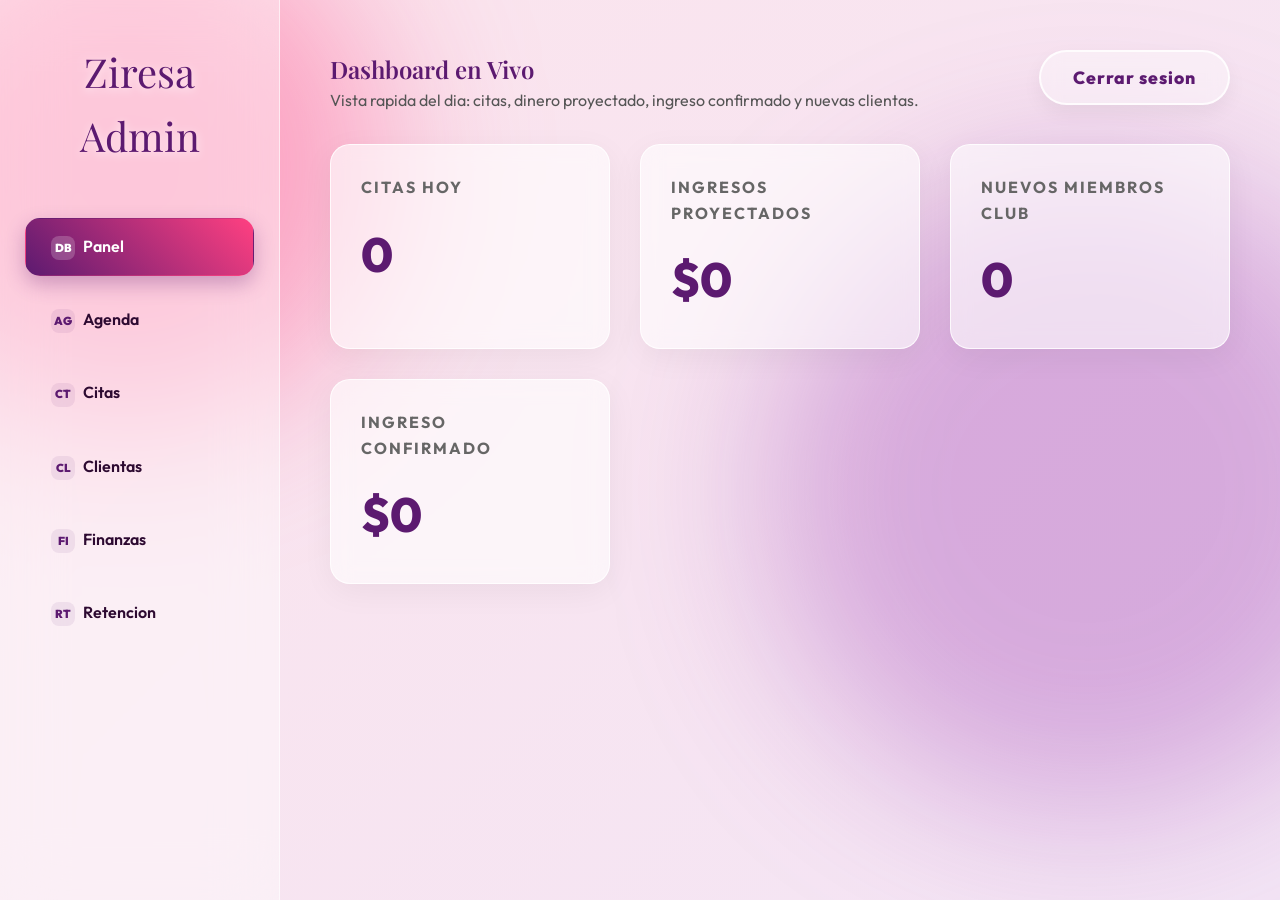
==== commit dc37a30b: "nwe" ====
--- a/admin.html
+++ b/admin.html
@@ -15,6 +15,12 @@
     .day-badge { font-size: 0.75rem; background: var(--accent); color: white; padding: 3px 6px; border-radius: 6px; margin-bottom: 2px; text-align: center; }
     .cal-controls { display: flex; justify-content: space-between; align-items: center; gap: 12px; margin-bottom: 20px; }
     .cal-controls h3 { margin: 0; font-size: 1.5rem; text-align: center; }
+    .client-wallet-admin { align-items: stretch; }
+    .client-wallet-admin strong { font-size: 1.05rem; }
+    .appointment-actions { display:flex; gap:8px; flex-wrap:wrap; justify-content:flex-end; }
+    .status-chip { display:inline-flex; align-items:center; justify-content:center; min-height:28px; border-radius:999px; padding:4px 10px; font-size:.78rem; font-weight:900; background:rgba(92,26,112,.1); color:var(--primary); }
+    .status-chip.confirmada, .status-chip.completada { background:rgba(27,127,90,.12); color:var(--success); }
+    .status-chip.cancelada { background:rgba(198,40,40,.12); color:var(--danger); }
   </style>
 </head>
 <body>
@@ -26,6 +32,7 @@
       <ul class="sidebar-nav">
         <li><a href="#" class="active" onclick="showTab('dashboard', this); loadStats();"><span class="nav-icon">DB</span>Panel</a></li>
         <li><a href="#" onclick="showTab('master-calendar', this); renderCalendar();"><span class="nav-icon">AG</span>Agenda</a></li>
+        <li><a href="#" onclick="showTab('appointments', this); loadAppointments();"><span class="nav-icon">CT</span>Citas</a></li>
         <li><a href="#" onclick="showTab('clientes', this); loadClients();"><span class="nav-icon">CL</span>Clientas</a></li>
         <li><a href="#" onclick="showTab('finance', this); loadFinance();"><span class="nav-icon">FI</span>Finanzas</a></li>
         <li><a href="#" onclick="showTab('insights', this); loadInsights();"><span class="nav-icon">RT</span>Retencion</a></li>
@@ -75,10 +82,29 @@
       </div>
 
       <div id="tab-clientes" style="display:none;">
-        <h2>Club Ziresa - Clientes</h2>
+        <div class="admin-section-head">
+          <div>
+            <h2>Club Ziresa - Clientes</h2>
+            <p>Administra visitas, puntos y beneficios de la tarjeta frecuente sin abrir archivos JSON.</p>
+          </div>
+          <button class="btn btn-primary" onclick="loadClients()">Actualizar</button>
+        </div>
         <div class="glass-panel" style="margin-top:20px; padding:20px;">
-          <p>Lista de clientas y conteo de visitas para fidelizacion.</p>
+          <p>5 visitas desbloquean 5% de descuento. 10 visitas desbloquean 10% de descuento.</p>
           <div id="clients-list" class="data-list" style="margin-top:18px;">Cargando clientas...</div>
+        </div>
+      </div>
+
+      <div id="tab-appointments" style="display:none;">
+        <div class="admin-section-head">
+          <div>
+            <h2>Citas y Operacion</h2>
+            <p>Confirma, inicia, completa, cancela o registra pago sin tocar archivos JSON.</p>
+          </div>
+          <button class="btn btn-primary" onclick="loadAppointments()">Actualizar</button>
+        </div>
+        <div class="glass-panel" style="padding:20px;">
+          <div id="appointments-list" class="data-list">Cargando citas...</div>
         </div>
       </div>
 
@@ -196,7 +222,7 @@
 
     function showTab(tab, link) {
       /* ANTIGRAVITY UPGRADE: Tab fade-in animation */
-      ['dashboard', 'master-calendar', 'clientes', 'finance', 'insights'].forEach(id => {
+      ['dashboard', 'master-calendar', 'appointments', 'clientes', 'finance', 'insights'].forEach(id => {
         const el = document.getElementById('tab-' + id);
         if (id === tab) {
           el.style.display = 'block';
@@ -323,12 +349,141 @@
         box.innerHTML = '<p class="empty-state">Todavia no hay clientas registradas.</p>';
         return;
       }
-      box.innerHTML = data.clients.map(c => `
-        <div class="list-row">
-          <div><strong>${c.name || 'Clienta'}</strong><span>${c.phone || ''}</span></div>
-          <div>${c.visits || 0} visitas - ${c.points || 0} pts</div>
-        </div>
-      `).join('');
+      box.innerHTML = data.clients.map(c => {
+        const visits = Number(c.visits || 0);
+        const points = Number(c.points || 0);
+        const discount = visits >= 10 ? 10 : (visits >= 5 ? 5 : 0);
+        return `
+        <div class="list-row client-wallet-admin" data-client-id="${c.id}">
+          <div>
+            <strong>${c.name || 'Clienta'}</strong>
+            <span>${c.phone || ''} · ${points} pts · ${discount}% descuento</span>
+            <span>${c.loyalty_note || 'Sin nota de lealtad.'}</span>
+          </div>
+          <div class="client-visit-control">
+            <div class="visit-stepper">
+              <button type="button" onclick="adjustClientVisits('${c.id}', -1)">-</button>
+              <span id="visits-${c.id}">${visits}</span>
+              <button type="button" onclick="adjustClientVisits('${c.id}', 1)">+</button>
+            </div>
+            <button class="btn btn-outline" type="button" onclick="saveClientLoyalty('${c.id}')">Guardar</button>
+          </div>
+        </div>
+      `}).join('');
+    }
+
+    function appointmentStatusLabel(status) {
+      const labels = {
+        pendiente_confirmacion_wa: 'Pendiente WA',
+        pendiente: 'Pendiente',
+        confirmada: 'Confirmada',
+        en_proceso: 'En proceso',
+        completada: 'Completada',
+        cancelada: 'Cancelada'
+      };
+      return labels[status] || status || 'Pendiente';
+    }
+
+    async function loadAppointments() {
+      const box = document.getElementById('appointments-list');
+      box.innerHTML = [1,2,3].map(() => `<div class="skeleton-card"><div class="skeleton-block skeleton-line w-70"></div><div class="skeleton-block skeleton-line w-40"></div></div>`).join('');
+      const res = await fetch('api/appointments/list.php');
+      const data = await res.json();
+      if(!data.success || !data.appointments.length) {
+        box.innerHTML = '<p class="empty-state">Todavia no hay citas registradas.</p>';
+        return;
+      }
+      box.innerHTML = data.appointments.map(app => {
+        const services = (app.services || []).map(s => s.name).join(', ');
+        return `<div class="list-row">
+          <div>
+            <strong>${app.date || ''} · ${app.time || ''} · ${app.client_name || 'Clienta'}</strong>
+            <span>${services || 'Servicio'} · ${app.manicurist_name || 'Staff'} · $${Number(app.price || 0).toLocaleString('es-MX')}</span>
+            <span class="status-chip ${app.status || ''}">${appointmentStatusLabel(app.status)}</span>
+          </div>
+          <div class="appointment-actions">
+            <button class="btn btn-outline" type="button" onclick="updateAppointmentStatus('${app.id}', 'confirmada')">Confirmar</button>
+            <button class="btn btn-outline" type="button" onclick="updateAppointmentStatus('${app.id}', 'en_proceso')">Iniciar</button>
+            <button class="btn btn-primary" type="button" onclick="updateAppointmentStatus('${app.id}', 'completada')">Completar</button>
+            <button class="btn btn-outline" type="button" onclick="registerAppointmentPayment('${app.id}', ${Number(app.price || 0)})">Pago</button>
+            <button class="btn btn-outline" type="button" onclick="updateAppointmentStatus('${app.id}', 'cancelada')">Cancelar</button>
+          </div>
+        </div>`;
+      }).join('');
+    }
+
+    async function updateAppointmentStatus(id, status) {
+      try {
+        const res = await fetch('api/appointments/update_status.php', {
+          method: 'POST',
+          headers: {'Content-Type': 'application/json'},
+          body: JSON.stringify({ appointment_id: id, status })
+        });
+        const data = await res.json();
+        if(!res.ok || !data.success) throw new Error(data.error || 'No se pudo actualizar la cita.');
+        notify('Cita actualizada: ' + appointmentStatusLabel(status), 'success');
+        loadAppointments();
+        renderCalendar();
+        loadStats();
+      } catch (err) {
+        notify(err.message || 'Error al actualizar cita.', 'error');
+      }
+    }
+
+    async function registerAppointmentPayment(id, suggestedAmount) {
+      const raw = prompt('Monto confirmado', suggestedAmount || '');
+      if(raw === null) return;
+      const amount = Number(raw);
+      if(!amount || amount <= 0) { notify('Monto invalido.', 'error'); return; }
+      try {
+        const res = await fetch('api/finances/add.php', {
+          method: 'POST',
+          headers: {'Content-Type': 'application/json'},
+          body: JSON.stringify({
+            type: 'ingreso',
+            amount,
+            method: 'efectivo',
+            appointment_id: id,
+            description: 'Pago confirmado de cita'
+          })
+        });
+        const data = await res.json();
+        if(!res.ok || !data.success) throw new Error(data.error || 'No se pudo registrar pago.');
+        notify('Pago registrado y cita completada.', 'success');
+        loadAppointments();
+        loadFinance();
+        loadStats();
+      } catch (err) {
+        notify(err.message || 'Error al registrar pago.', 'error');
+      }
+    }
+
+    function adjustClientVisits(clientId, delta) {
+      const el = document.getElementById('visits-' + clientId);
+      const current = Number(el.textContent || 0);
+      el.textContent = Math.max(0, current + delta);
+    }
+
+    async function saveClientLoyalty(clientId) {
+      const visits = Number(document.getElementById('visits-' + clientId).textContent || 0);
+      try {
+        const res = await fetch('api/clients/update_loyalty.php', {
+          method: 'POST',
+          headers: {'Content-Type': 'application/json'},
+          body: JSON.stringify({
+            client_id: clientId,
+            visits,
+            points: visits * 10,
+            note: visits >= 10 ? 'Beneficio 10% activo' : (visits >= 5 ? 'Beneficio 5% activo' : 'En progreso')
+          })
+        });
+        const data = await res.json();
+        if(!res.ok || !data.success) throw new Error(data.error || 'No se pudo actualizar');
+        notify('Tarjeta actualizada y sincronizada.', 'success');
+        loadClients();
+      } catch (err) {
+        notify(err.message || 'Error al actualizar clienta.', 'error');
+      }
     }
 
     async function loadInsights() {
--- a/assets/index.css
+++ b/assets/index.css
@@ -403,6 +403,157 @@
 }
 .money-positive { color: var(--success); font-weight: 900; }
 .money-negative { color: var(--danger); font-weight: 900; }
+.wallet-card {
+  position: relative;
+  overflow: hidden;
+  display: grid;
+  gap: 16px;
+  padding: 28px;
+  color: white;
+  background:
+    radial-gradient(circle at 8% 0%, rgba(255,255,255,0.72), transparent 34%),
+    radial-gradient(circle at 94% 14%, rgba(255,215,238,0.5), transparent 28%),
+    linear-gradient(145deg, var(--primary), var(--accent));
+  border-radius: 28px;
+  box-shadow: 0 24px 60px rgba(92, 26, 112, 0.25);
+}
+.wallet-card::before {
+  content: "";
+  position: absolute;
+  inset: 14px;
+  border: 1px solid rgba(255,255,255,0.26);
+  border-radius: 22px;
+  pointer-events: none;
+}
+.wallet-card > * { position: relative; z-index: 1; }
+.wallet-top {
+  display: flex;
+  justify-content: space-between;
+  gap: 16px;
+  align-items: flex-start;
+}
+.wallet-brand {
+  font-family: var(--font-serif);
+  font-size: clamp(2rem, 6vw, 3.2rem);
+  color: white;
+  line-height: 1;
+}
+.wallet-label {
+  color: rgba(255,255,255,0.78);
+  text-transform: uppercase;
+  font-size: 0.72rem;
+  font-weight: 900;
+  letter-spacing: 0;
+}
+.wallet-client-name {
+  color: white;
+  font-size: clamp(1.7rem, 5vw, 2.6rem);
+  line-height: 1.05;
+}
+.wallet-benefit {
+  display: inline-flex;
+  align-items: center;
+  justify-content: center;
+  min-height: 38px;
+  padding: 8px 13px;
+  background: rgba(255,255,255,0.18);
+  border: 1px solid rgba(255,255,255,0.3);
+  border-radius: 999px;
+  color: white;
+  font-weight: 900;
+  white-space: nowrap;
+}
+.wallet-metrics {
+  display: grid;
+  grid-template-columns: repeat(3, 1fr);
+  gap: 10px;
+}
+.wallet-metric {
+  background: rgba(255,255,255,0.14);
+  border: 1px solid rgba(255,255,255,0.24);
+  border-radius: 16px;
+  padding: 12px;
+}
+.wallet-metric strong {
+  display: block;
+  color: white;
+  font-size: 1.65rem;
+  line-height: 1;
+}
+.wallet-progress {
+  height: 14px;
+  border-radius: 999px;
+  background: rgba(255,255,255,0.2);
+  overflow: hidden;
+}
+.wallet-progress span {
+  display: block;
+  height: 100%;
+  width: 0%;
+  border-radius: inherit;
+  background: white;
+  transition: width 0.6s ease;
+}
+.wallet-stamps {
+  display: grid;
+  grid-template-columns: repeat(5, minmax(0, 1fr));
+  gap: 8px;
+}
+.wallet-stamp {
+  position: relative;
+  min-height: 46px;
+  display: grid;
+  place-items: center;
+  background: rgba(255,255,255,0.12);
+  border: 1px dashed rgba(255,255,255,0.34);
+  border-radius: 15px;
+  color: rgba(255,255,255,0.68);
+  font-size: 1.2rem;
+}
+.wallet-stamp b {
+  position: absolute;
+  right: 6px;
+  bottom: 3px;
+  font-size: 0.62rem;
+}
+.wallet-stamp.reached {
+  background: white;
+  border-style: solid;
+  color: var(--primary);
+  box-shadow: 0 8px 18px rgba(255,255,255,0.16);
+}
+.wallet-actions {
+  display: flex;
+  flex-wrap: wrap;
+  gap: 10px;
+}
+.client-visit-control {
+  display: grid;
+  grid-template-columns: 1fr auto;
+  gap: 12px;
+  align-items: center;
+}
+.visit-stepper {
+  display: inline-grid;
+  grid-template-columns: 38px 52px 38px;
+  gap: 6px;
+  align-items: center;
+}
+.visit-stepper button {
+  min-width: 38px;
+  min-height: 38px;
+  border: 0;
+  border-radius: 12px;
+  background: rgba(92,26,112,0.1);
+  color: var(--primary);
+  font-weight: 900;
+  cursor: pointer;
+}
+.visit-stepper span {
+  text-align: center;
+  font-weight: 900;
+  color: var(--primary);
+}
 .nav-icon {
   display: inline-flex;
   align-items: center;
